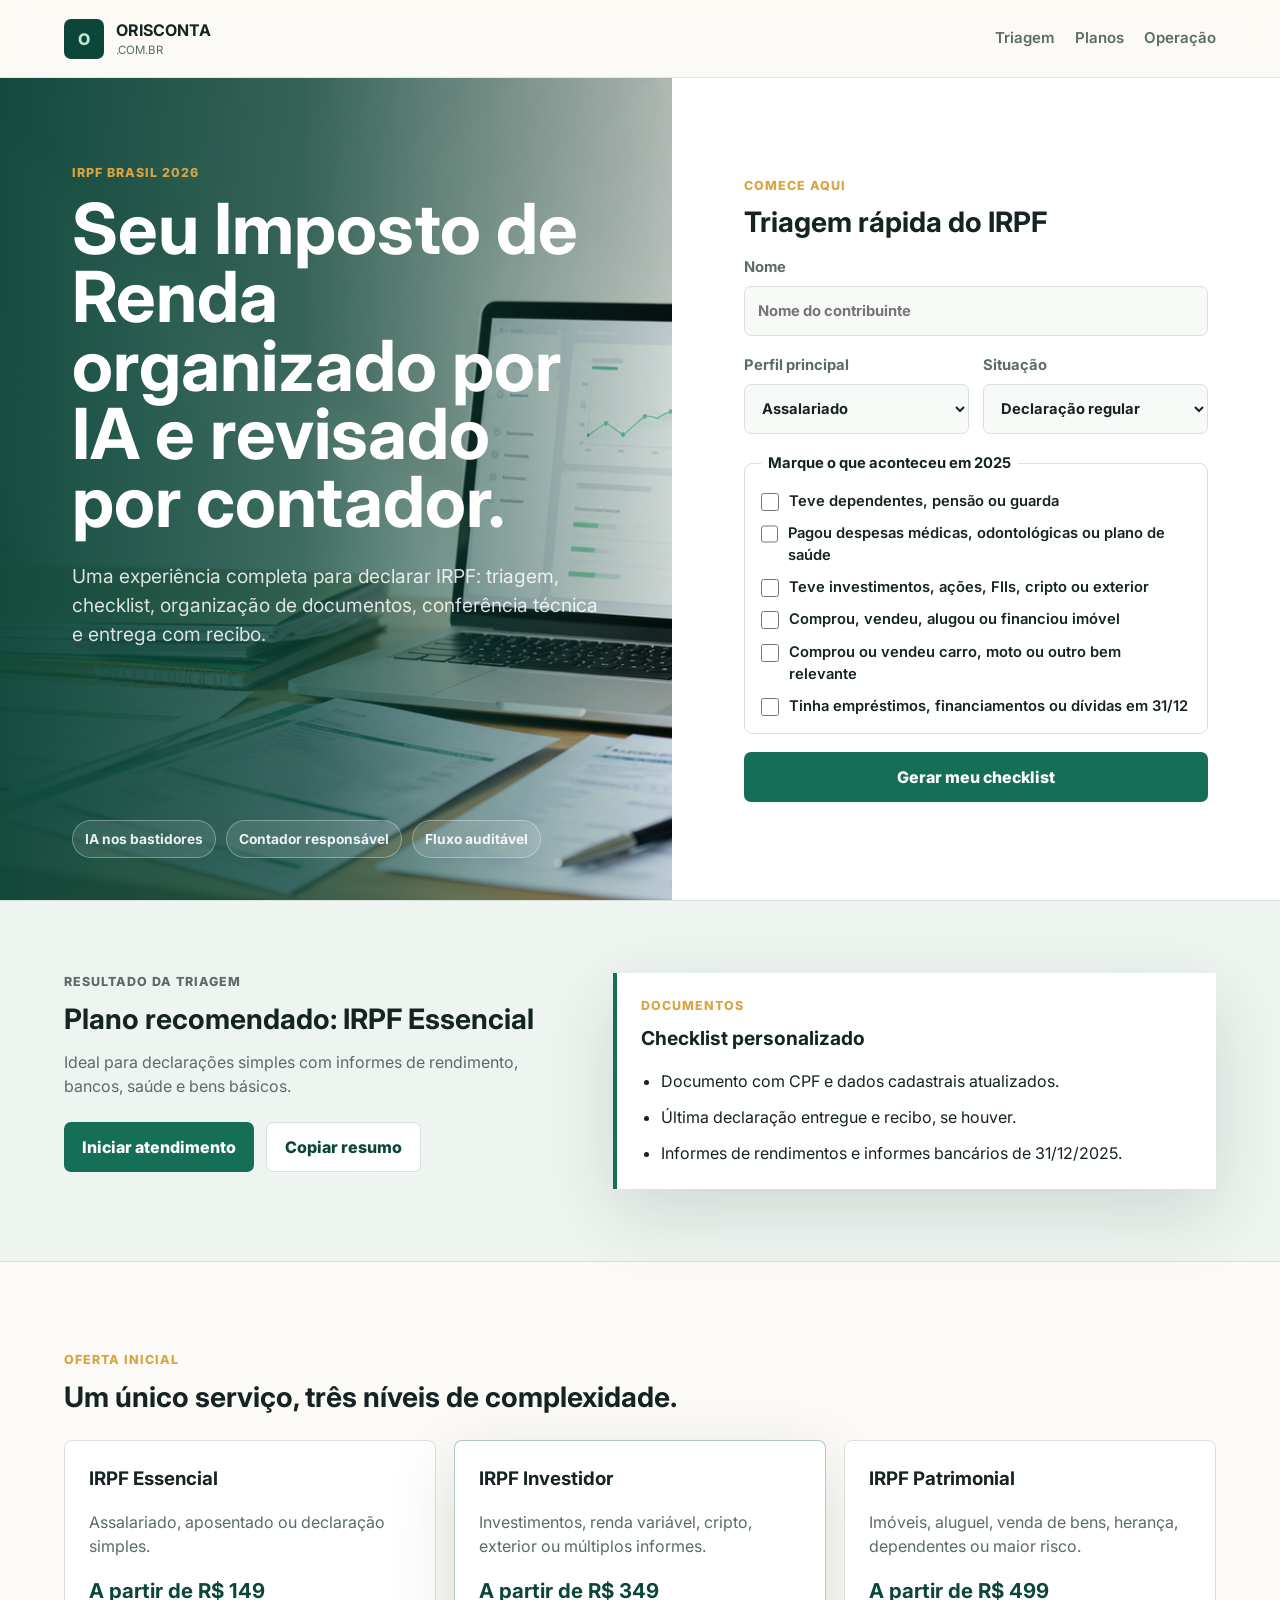
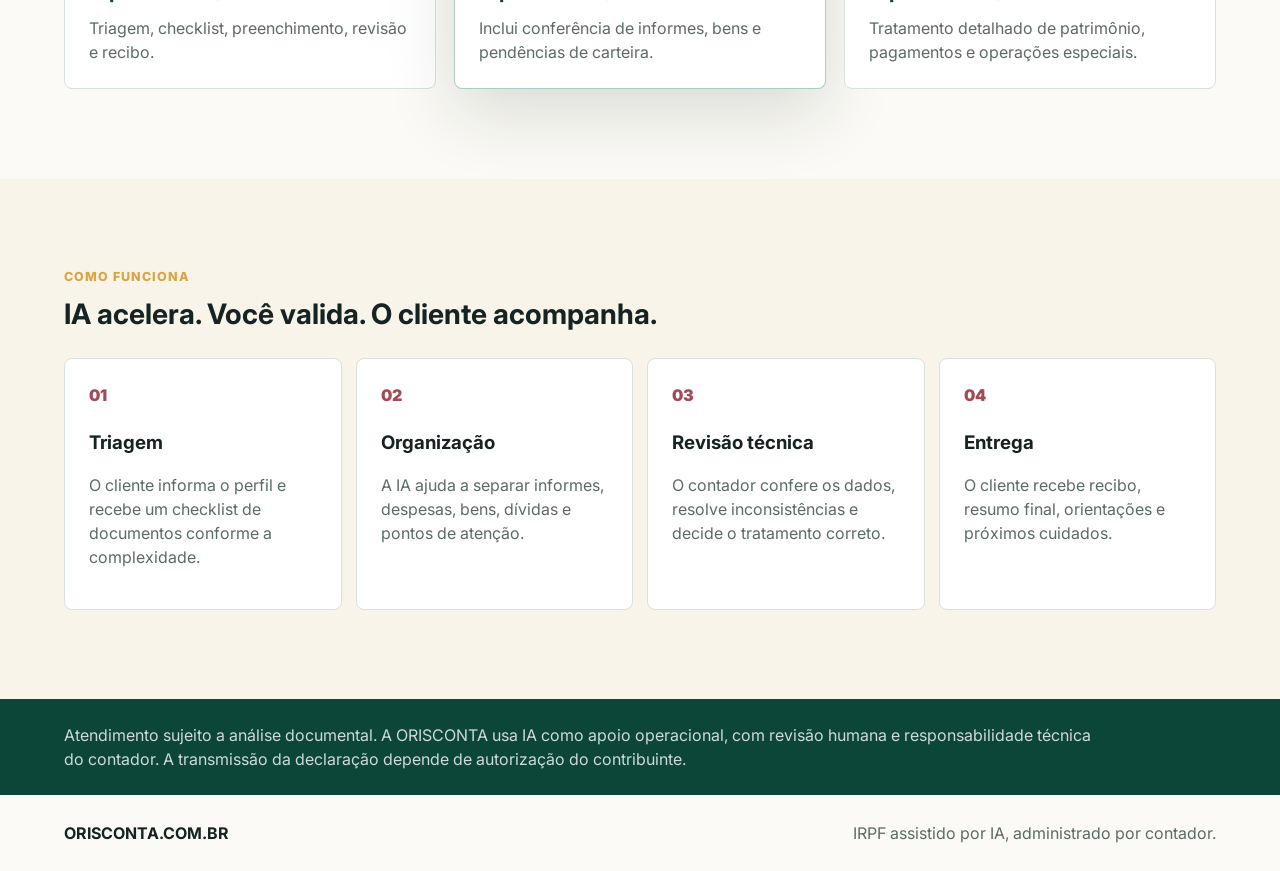
==== index.html @ 1b41a143 "Initial ORISCONTA IRPF MVP" ====
<!doctype html>
<html lang="pt-BR">
  <head>
    <meta charset="utf-8">
    <meta name="viewport" content="width=device-width, initial-scale=1">
    <meta
      name="description"
      content="ORISCONTA.COM.BR: declaração de Imposto de Renda Pessoa Física assistida por IA e revisada por contador."
    >
    <title>ORISCONTA.COM.BR | IRPF assistido por IA</title>
    <link rel="preconnect" href="https://fonts.googleapis.com">
    <link rel="preconnect" href="https://fonts.gstatic.com" crossorigin>
    <link
      href="https://fonts.googleapis.com/css2?family=Inter:wght@400;500;600;700;800&display=swap"
      rel="stylesheet"
    >
    <link rel="stylesheet" href="styles.css">
  </head>
  <body>
    <header class="site-header">
      <a class="brand" href="#inicio" aria-label="ORISCONTA.COM.BR">
        <span class="brand-mark">O</span>
        <span>
          <strong>ORISCONTA</strong>
          <small>.COM.BR</small>
        </span>
      </a>

      <nav class="nav-links" aria-label="Navegação principal">
        <a href="#triagem">Triagem</a>
        <a href="#planos">Planos</a>
        <a href="#operacao">Operação</a>
      </nav>
    </header>

    <main id="inicio">
      <section class="intake-shell" id="triagem" aria-labelledby="hero-title">
        <div class="hero-panel">
          <p class="eyebrow">IRPF Brasil 2026</p>
          <h1 id="hero-title">Seu Imposto de Renda organizado por IA e revisado por contador.</h1>
          <p class="hero-copy">
            Uma experiência completa para declarar IRPF: triagem, checklist, organização de documentos,
            conferência técnica e entrega com recibo.
          </p>

          <div class="trust-row" aria-label="Diferenciais">
            <span>IA nos bastidores</span>
            <span>Contador responsável</span>
            <span>Fluxo auditável</span>
          </div>

          <img
            class="hero-image"
            src="assets/orisconta-irpf-ai.png"
            alt="Mesa de trabalho com notebook, documentos fiscais organizados e interface digital de análise."
          >
        </div>

        <form class="triage-panel" id="triage-form">
          <div class="panel-heading">
            <p class="eyebrow">Comece aqui</p>
            <h2>Triagem rápida do IRPF</h2>
          </div>

          <label>
            Nome
            <input id="client-name" name="client-name" type="text" autocomplete="name" placeholder="Nome do contribuinte">
          </label>

          <div class="field-grid">
            <label>
              Perfil principal
              <select id="profile" name="profile">
                <option value="assalariado">Assalariado</option>
                <option value="aposentado">Aposentado ou pensionista</option>
                <option value="autonomo">Autônomo/profissional liberal</option>
                <option value="empresario">Sócio, empresário ou pró-labore</option>
              </select>
            </label>

            <label>
              Situação
              <select id="status" name="status">
                <option value="no-prazo">Declaração regular</option>
                <option value="atraso">Declaração em atraso</option>
                <option value="retificacao">Retificação</option>
              </select>
            </label>
          </div>

          <fieldset>
            <legend>Marque o que aconteceu em 2025</legend>
            <label class="check-row">
              <input type="checkbox" name="events" value="dependentes">
              Teve dependentes, pensão ou guarda
            </label>
            <label class="check-row">
              <input type="checkbox" name="events" value="saude">
              Pagou despesas médicas, odontológicas ou plano de saúde
            </label>
            <label class="check-row">
              <input type="checkbox" name="events" value="investimentos">
              Teve investimentos, ações, FIIs, cripto ou exterior
            </label>
            <label class="check-row">
              <input type="checkbox" name="events" value="imoveis">
              Comprou, vendeu, alugou ou financiou imóvel
            </label>
            <label class="check-row">
              <input type="checkbox" name="events" value="bens">
              Comprou ou vendeu carro, moto ou outro bem relevante
            </label>
            <label class="check-row">
              <input type="checkbox" name="events" value="dividas">
              Tinha empréstimos, financiamentos ou dívidas em 31/12
            </label>
          </fieldset>

          <button class="primary-button" type="submit">Gerar meu checklist</button>
        </form>
      </section>

      <section class="result-band" aria-live="polite">
        <div class="result-summary">
          <p class="eyebrow">Resultado da triagem</p>
          <h2 id="recommendation-title">Plano recomendado: IRPF Essencial</h2>
          <p id="recommendation-copy">
            Ideal para declarações simples com informes de rendimento, bancos, saúde e bens básicos.
          </p>
          <div class="action-row">
            <a class="primary-link" id="whatsapp-link" href="https://wa.me/5500000000000" target="_blank" rel="noreferrer">
              Iniciar atendimento
            </a>
            <button class="ghost-button" id="copy-summary" type="button">Copiar resumo</button>
          </div>
        </div>

        <div class="checklist-box">
          <div class="panel-heading compact">
            <p class="eyebrow">Documentos</p>
            <h2>Checklist personalizado</h2>
          </div>
          <ul id="checklist">
            <li>Documento com CPF e dados cadastrais atualizados.</li>
            <li>Última declaração entregue e recibo, se houver.</li>
            <li>Informes de rendimentos e informes bancários de 31/12/2025.</li>
          </ul>
        </div>
      </section>

      <section class="pricing-section" id="planos" aria-labelledby="pricing-title">
        <div class="section-heading">
          <p class="eyebrow">Oferta inicial</p>
          <h2 id="pricing-title">Um único serviço, três níveis de complexidade.</h2>
        </div>

        <div class="pricing-grid">
          <article class="plan">
            <h3>IRPF Essencial</h3>
            <p>Assalariado, aposentado ou declaração simples.</p>
            <strong>A partir de R$ 149</strong>
            <span>Triagem, checklist, preenchimento, revisão e recibo.</span>
          </article>

          <article class="plan featured">
            <h3>IRPF Investidor</h3>
            <p>Investimentos, renda variável, cripto, exterior ou múltiplos informes.</p>
            <strong>A partir de R$ 349</strong>
            <span>Inclui conferência de informes, bens e pendências de carteira.</span>
          </article>

          <article class="plan">
            <h3>IRPF Patrimonial</h3>
            <p>Imóveis, aluguel, venda de bens, herança, dependentes ou maior risco.</p>
            <strong>A partir de R$ 499</strong>
            <span>Tratamento detalhado de patrimônio, pagamentos e operações especiais.</span>
          </article>
        </div>
      </section>

      <section class="operation-section" id="operacao" aria-labelledby="operation-title">
        <div class="section-heading">
          <p class="eyebrow">Como funciona</p>
          <h2 id="operation-title">IA acelera. Você valida. O cliente acompanha.</h2>
        </div>

        <div class="steps">
          <article>
            <span>01</span>
            <h3>Triagem</h3>
            <p>O cliente informa o perfil e recebe um checklist de documentos conforme a complexidade.</p>
          </article>
          <article>
            <span>02</span>
            <h3>Organização</h3>
            <p>A IA ajuda a separar informes, despesas, bens, dívidas e pontos de atenção.</p>
          </article>
          <article>
            <span>03</span>
            <h3>Revisão técnica</h3>
            <p>O contador confere os dados, resolve inconsistências e decide o tratamento correto.</p>
          </article>
          <article>
            <span>04</span>
            <h3>Entrega</h3>
            <p>O cliente recebe recibo, resumo final, orientações e próximos cuidados.</p>
          </article>
        </div>
      </section>

      <section class="compliance-band" aria-label="Avisos importantes">
        <p>
          Atendimento sujeito a análise documental. A ORISCONTA usa IA como apoio operacional, com revisão humana
          e responsabilidade técnica do contador. A transmissão da declaração depende de autorização do contribuinte.
        </p>
      </section>
    </main>

    <footer class="site-footer">
      <strong>ORISCONTA.COM.BR</strong>
      <span>IRPF assistido por IA, administrado por contador.</span>
    </footer>

    <script src="script.js"></script>
  </body>
</html>
---- styles.css ----
:root {
  --ink: #152322;
  --muted: #5b6b67;
  --line: #d8e1dd;
  --paper: #fbfaf6;
  --white: #ffffff;
  --mint: #bde8d2;
  --green: #156f57;
  --green-dark: #0c4639;
  --teal: #0d7685;
  --gold: #d9a441;
  --rose: #a44956;
  --shadow: 0 24px 70px rgba(18, 35, 31, 0.14);
}

* {
  box-sizing: border-box;
}

html {
  scroll-behavior: smooth;
}

body {
  margin: 0;
  background: var(--paper);
  color: var(--ink);
  font-family: Inter, system-ui, -apple-system, BlinkMacSystemFont, "Segoe UI", sans-serif;
  line-height: 1.5;
}

a {
  color: inherit;
  text-decoration: none;
}

button,
input,
select {
  font: inherit;
}

.site-header {
  position: sticky;
  top: 0;
  z-index: 20;
  display: flex;
  align-items: center;
  justify-content: space-between;
  gap: 24px;
  padding: 18px clamp(18px, 5vw, 64px);
  background: rgba(251, 250, 246, 0.9);
  border-bottom: 1px solid rgba(216, 225, 221, 0.76);
  backdrop-filter: blur(18px);
}

.brand {
  display: inline-flex;
  align-items: center;
  gap: 12px;
  min-width: 0;
}

.brand-mark {
  display: grid;
  width: 40px;
  height: 40px;
  place-items: center;
  background: var(--green-dark);
  border-radius: 7px;
  color: var(--mint);
  font-weight: 800;
}

.brand strong,
.brand small {
  display: block;
}

.brand small {
  color: var(--muted);
  font-size: 0.72rem;
  letter-spacing: 0;
}

.nav-links {
  display: flex;
  align-items: center;
  gap: 20px;
  color: var(--muted);
  font-size: 0.94rem;
  font-weight: 600;
}

.nav-links a:hover {
  color: var(--green-dark);
}

.intake-shell {
  display: grid;
  grid-template-columns: minmax(0, 1.05fr) minmax(320px, 0.95fr);
  min-height: calc(100vh - 77px);
  border-bottom: 1px solid var(--line);
}

.hero-panel {
  position: relative;
  display: flex;
  min-height: 620px;
  flex-direction: column;
  justify-content: flex-start;
  overflow: hidden;
  padding: clamp(48px, 7vw, 86px) clamp(22px, 6vw, 72px) 42px;
  background: var(--green-dark);
  color: var(--white);
}

.hero-panel::after {
  position: absolute;
  inset: 0;
  z-index: 1;
  background: linear-gradient(90deg, rgba(12, 70, 57, 0.96) 0%, rgba(12, 70, 57, 0.78) 45%, rgba(12, 70, 57, 0.16) 100%);
  content: "";
}

.hero-image {
  position: absolute;
  inset: 0;
  width: 100%;
  height: 100%;
  object-fit: cover;
}

.eyebrow {
  margin: 0 0 12px;
  color: var(--gold);
  font-size: 0.78rem;
  font-weight: 800;
  letter-spacing: 0.08em;
  text-transform: uppercase;
}

.hero-panel > :not(.hero-image) {
  position: relative;
  z-index: 2;
  max-width: 640px;
}

.hero-panel h1 {
  margin: 0;
  font-size: clamp(2.25rem, 5.5vw, 5.55rem);
  line-height: 0.97;
  letter-spacing: 0;
}

.hero-copy {
  margin: 26px 0 0;
  max-width: 590px;
  color: rgba(255, 255, 255, 0.84);
  font-size: clamp(1rem, 1.5vw, 1.22rem);
}

.trust-row {
  display: flex;
  flex-wrap: wrap;
  gap: 10px;
  margin-top: auto;
  padding-top: 32px;
}

.trust-row span {
  border: 1px solid rgba(255, 255, 255, 0.32);
  border-radius: 999px;
  padding: 8px 12px;
  background: rgba(255, 255, 255, 0.1);
  color: rgba(255, 255, 255, 0.9);
  font-size: 0.86rem;
  font-weight: 700;
}

.triage-panel {
  display: flex;
  flex-direction: column;
  justify-content: center;
  gap: 18px;
  padding: clamp(28px, 6vw, 72px);
  background: var(--white);
}

.panel-heading h2,
.section-heading h2,
.result-summary h2 {
  margin: 0;
  font-size: clamp(1.5rem, 2.2vw, 2.35rem);
  line-height: 1.08;
  letter-spacing: 0;
}

.compact h2 {
  font-size: 1.2rem;
}

label,
fieldset {
  color: var(--muted);
  font-size: 0.92rem;
  font-weight: 700;
}

input,
select {
  width: 100%;
  min-height: 50px;
  margin-top: 8px;
  border: 1px solid var(--line);
  border-radius: 7px;
  padding: 0 13px;
  background: #f8faf8;
  color: var(--ink);
  outline: none;
}

input:focus,
select:focus {
  border-color: var(--teal);
  box-shadow: 0 0 0 4px rgba(13, 118, 133, 0.13);
}

.field-grid {
  display: grid;
  grid-template-columns: repeat(2, minmax(0, 1fr));
  gap: 14px;
}

fieldset {
  display: grid;
  gap: 10px;
  margin: 0;
  border: 1px solid var(--line);
  border-radius: 8px;
  padding: 16px;
}

legend {
  padding: 0 7px;
  color: var(--ink);
}

.check-row {
  display: flex;
  align-items: flex-start;
  gap: 10px;
  color: var(--ink);
  font-weight: 600;
}

.check-row input {
  width: 18px;
  min-height: 18px;
  margin: 3px 0 0;
  accent-color: var(--green);
}

.primary-button,
.primary-link,
.ghost-button {
  display: inline-flex;
  min-height: 50px;
  align-items: center;
  justify-content: center;
  border-radius: 7px;
  padding: 0 18px;
  font-weight: 800;
  cursor: pointer;
}

.primary-button,
.primary-link {
  border: 0;
  background: var(--green);
  color: var(--white);
}

.primary-button:hover,
.primary-link:hover {
  background: var(--green-dark);
}

.ghost-button {
  border: 1px solid var(--line);
  background: var(--white);
  color: var(--green-dark);
}

.result-band {
  display: grid;
  grid-template-columns: minmax(0, 0.9fr) minmax(320px, 1.1fr);
  gap: clamp(20px, 5vw, 56px);
  padding: clamp(36px, 6vw, 72px) clamp(18px, 5vw, 64px);
  background: #eef5f1;
  border-bottom: 1px solid var(--line);
}

.result-summary,
.checklist-box {
  align-self: start;
}

.result-summary p {
  color: var(--muted);
}

.action-row {
  display: flex;
  flex-wrap: wrap;
  gap: 12px;
  margin-top: 24px;
}

.checklist-box {
  border-left: 4px solid var(--green);
  padding: 24px;
  background: var(--white);
  box-shadow: var(--shadow);
}

.checklist-box ul {
  display: grid;
  gap: 12px;
  margin: 20px 0 0;
  padding-left: 20px;
}

.pricing-section,
.operation-section {
  padding: clamp(42px, 7vw, 90px) clamp(18px, 5vw, 64px);
}

.section-heading {
  max-width: 780px;
  margin-bottom: 28px;
}

.pricing-grid {
  display: grid;
  grid-template-columns: repeat(3, minmax(0, 1fr));
  gap: 18px;
}

.plan,
.steps article {
  border: 1px solid var(--line);
  border-radius: 8px;
  padding: 24px;
  background: var(--white);
}

.plan.featured {
  border-color: rgba(21, 111, 87, 0.35);
  box-shadow: var(--shadow);
}

.plan h3,
.steps h3 {
  margin: 0 0 10px;
  font-size: 1.17rem;
}

.plan p,
.plan span,
.steps p,
.compliance-band p {
  color: var(--muted);
}

.plan strong {
  display: block;
  margin: 18px 0 10px;
  color: var(--green-dark);
  font-size: 1.28rem;
}

.operation-section {
  background: #f8f4ea;
}

.steps {
  display: grid;
  grid-template-columns: repeat(4, minmax(0, 1fr));
  gap: 14px;
}

.steps span {
  display: inline-flex;
  margin-bottom: 22px;
  color: var(--rose);
  font-weight: 900;
}

.compliance-band {
  padding: 24px clamp(18px, 5vw, 64px);
  background: var(--green-dark);
  color: var(--white);
}

.compliance-band p {
  max-width: 1050px;
  margin: 0;
  color: rgba(255, 255, 255, 0.8);
}

.site-footer {
  display: flex;
  flex-wrap: wrap;
  justify-content: space-between;
  gap: 14px;
  padding: 26px clamp(18px, 5vw, 64px);
  color: var(--muted);
}

.site-footer strong {
  color: var(--ink);
}

@media (max-width: 980px) {
  .intake-shell,
  .result-band {
    grid-template-columns: 1fr;
  }

  .hero-panel {
    min-height: 560px;
  }

  .pricing-grid,
  .steps {
    grid-template-columns: repeat(2, minmax(0, 1fr));
  }
}

@media (max-width: 680px) {
  .site-header {
    position: static;
    align-items: flex-start;
  }

  .nav-links {
    display: none;
  }

  .hero-panel {
    min-height: 520px;
  }

  .hero-panel::after {
    background: linear-gradient(180deg, rgba(12, 70, 57, 0.98) 0%, rgba(12, 70, 57, 0.82) 60%, rgba(12, 70, 57, 0.34) 100%);
  }

  .field-grid,
  .pricing-grid,
  .steps {
    grid-template-columns: 1fr;
  }

  .triage-panel {
    padding: 28px 18px 34px;
  }

  .checklist-box {
    padding: 20px;
  }
}
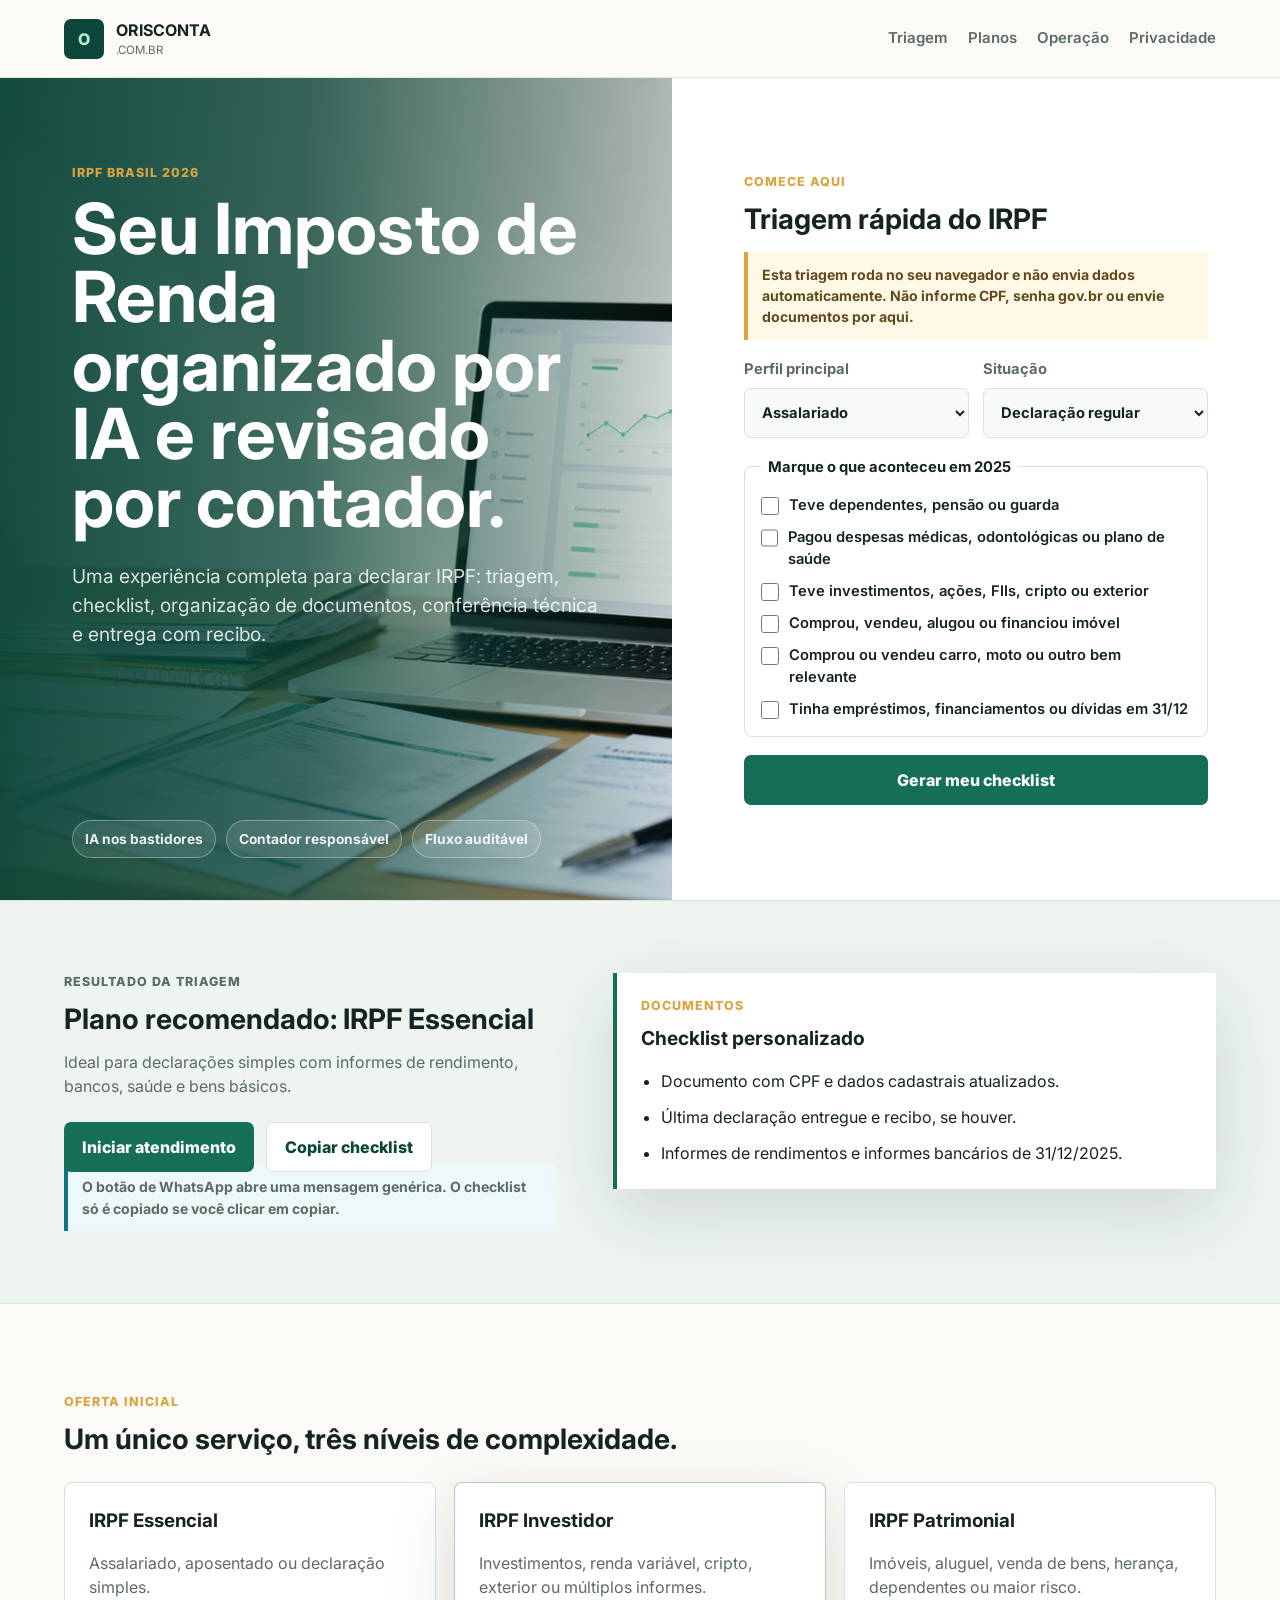
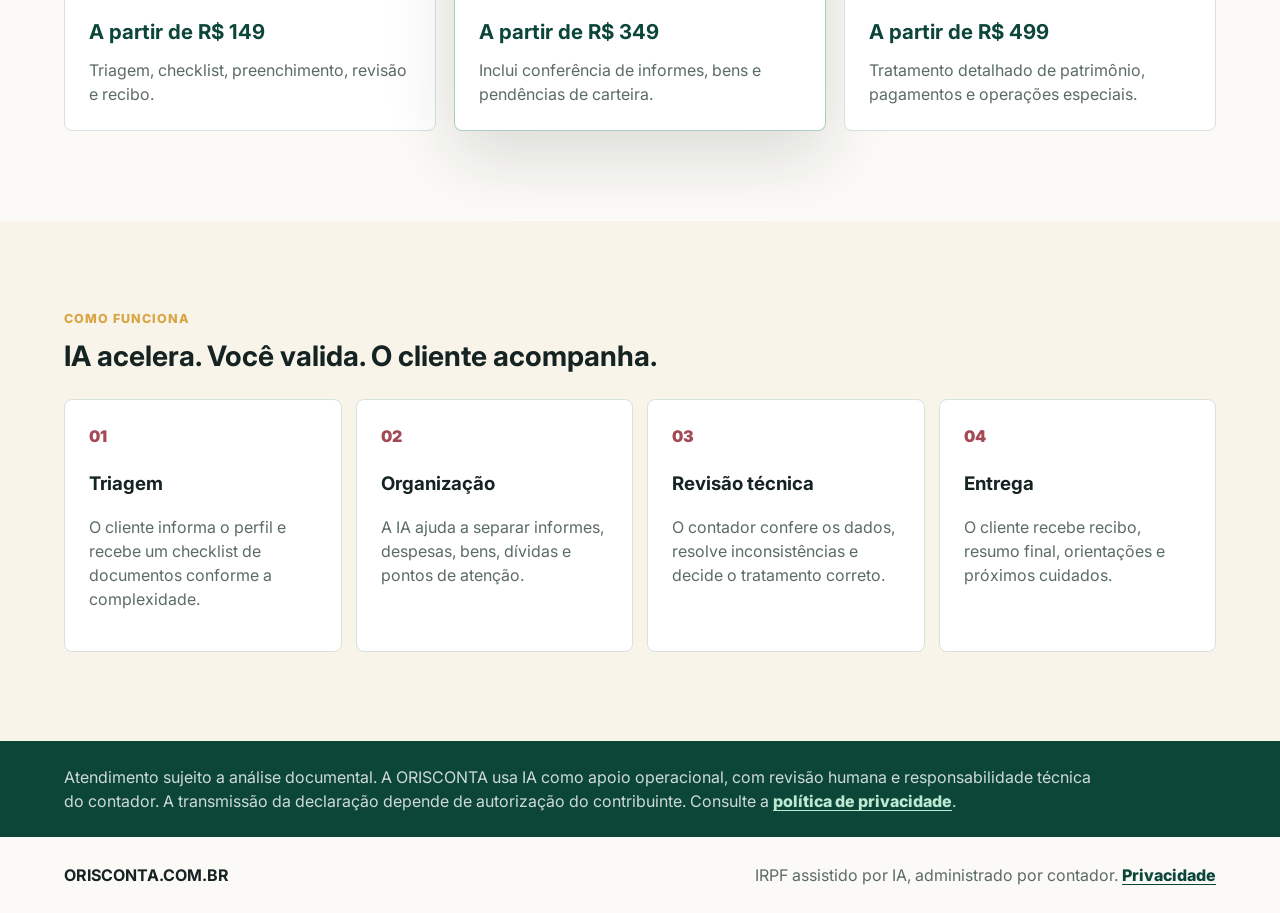
==== commit 0dcb8df4: "Add privacy safeguards before public launch" ====
--- a/index.html
+++ b/index.html
@@ -30,6 +30,7 @@
         <a href="#triagem">Triagem</a>
         <a href="#planos">Planos</a>
         <a href="#operacao">Operação</a>
+        <a href="privacidade.html">Privacidade</a>
       </nav>
     </header>
 
@@ -62,10 +63,10 @@
             <h2>Triagem rápida do IRPF</h2>
           </div>
 
-          <label>
-            Nome
-            <input id="client-name" name="client-name" type="text" autocomplete="name" placeholder="Nome do contribuinte">
-          </label>
+          <p class="security-note">
+            Esta triagem roda no seu navegador e não envia dados automaticamente. Não informe CPF, senha gov.br
+            ou envie documentos por aqui.
+          </p>
 
           <div class="field-grid">
             <label>
@@ -131,8 +132,11 @@
             <a class="primary-link" id="whatsapp-link" href="https://wa.me/5500000000000" target="_blank" rel="noreferrer">
               Iniciar atendimento
             </a>
-            <button class="ghost-button" id="copy-summary" type="button">Copiar resumo</button>
-          </div>
+            <button class="ghost-button" id="copy-summary" type="button">Copiar checklist</button>
+          </div>
+          <p class="privacy-hint">
+            O botão de WhatsApp abre uma mensagem genérica. O checklist só é copiado se você clicar em copiar.
+          </p>
         </div>
 
         <div class="checklist-box">
@@ -212,13 +216,14 @@
         <p>
           Atendimento sujeito a análise documental. A ORISCONTA usa IA como apoio operacional, com revisão humana
           e responsabilidade técnica do contador. A transmissão da declaração depende de autorização do contribuinte.
+          Consulte a <a href="privacidade.html">política de privacidade</a>.
         </p>
       </section>
     </main>
 
     <footer class="site-footer">
       <strong>ORISCONTA.COM.BR</strong>
-      <span>IRPF assistido por IA, administrado por contador.</span>
+      <span>IRPF assistido por IA, administrado por contador. <a href="privacidade.html">Privacidade</a></span>
     </footer>
 
     <script src="script.js"></script>
--- a/styles.css
+++ b/styles.css
@@ -200,6 +200,24 @@
   font-size: 1.2rem;
 }
 
+.security-note,
+.privacy-hint {
+  margin: 0;
+  border-left: 4px solid var(--gold);
+  padding: 12px 14px;
+  background: #fff8e6;
+  color: #5f4b1e;
+  font-size: 0.88rem;
+  font-weight: 700;
+}
+
+.privacy-hint {
+  margin-top: -8px;
+  border-left-color: var(--teal);
+  background: #edf8f8;
+  color: #214e52;
+}
+
 label,
 fieldset {
   color: var(--muted);
@@ -409,6 +427,13 @@
   color: rgba(255, 255, 255, 0.8);
 }
 
+.compliance-band a {
+  color: var(--mint);
+  font-weight: 800;
+  text-decoration: underline;
+  text-underline-offset: 3px;
+}
+
 .site-footer {
   display: flex;
   flex-wrap: wrap;
@@ -422,6 +447,50 @@
   color: var(--ink);
 }
 
+.site-footer a {
+  color: var(--green-dark);
+  font-weight: 800;
+  text-decoration: underline;
+  text-underline-offset: 3px;
+}
+
+.privacy-main {
+  max-width: 920px;
+  margin: 0 auto;
+  padding: clamp(42px, 7vw, 92px) clamp(18px, 5vw, 34px);
+}
+
+.privacy-main h1 {
+  margin: 0 0 18px;
+  font-size: clamp(2.1rem, 5vw, 4.4rem);
+  line-height: 1;
+}
+
+.privacy-main h2 {
+  margin: 38px 0 12px;
+  font-size: 1.32rem;
+}
+
+.privacy-main p,
+.privacy-main li {
+  color: var(--muted);
+}
+
+.privacy-main ul {
+  display: grid;
+  gap: 8px;
+  padding-left: 20px;
+}
+
+.privacy-card {
+  border: 1px solid var(--line);
+  border-left: 5px solid var(--green);
+  border-radius: 8px;
+  padding: 22px;
+  background: var(--white);
+  box-shadow: var(--shadow);
+}
+
 @media (max-width: 980px) {
   .intake-shell,
   .result-band {
